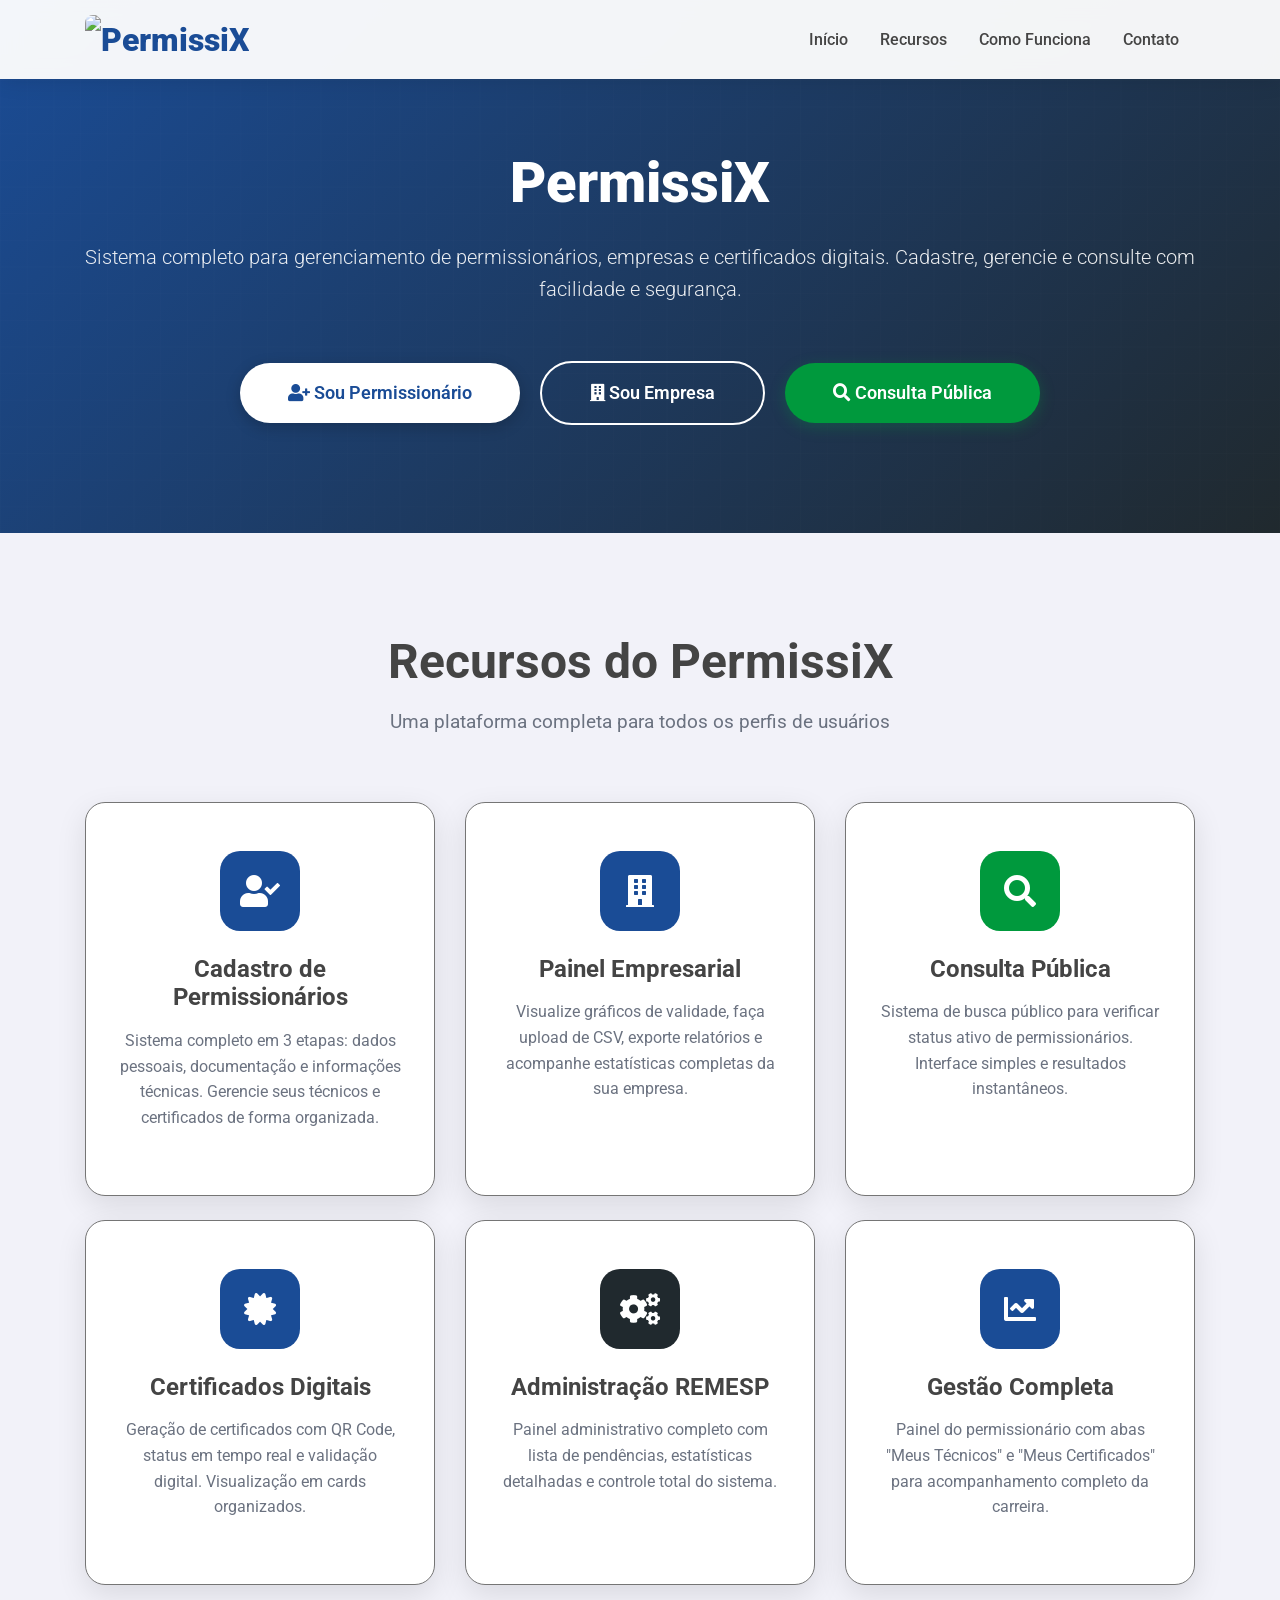
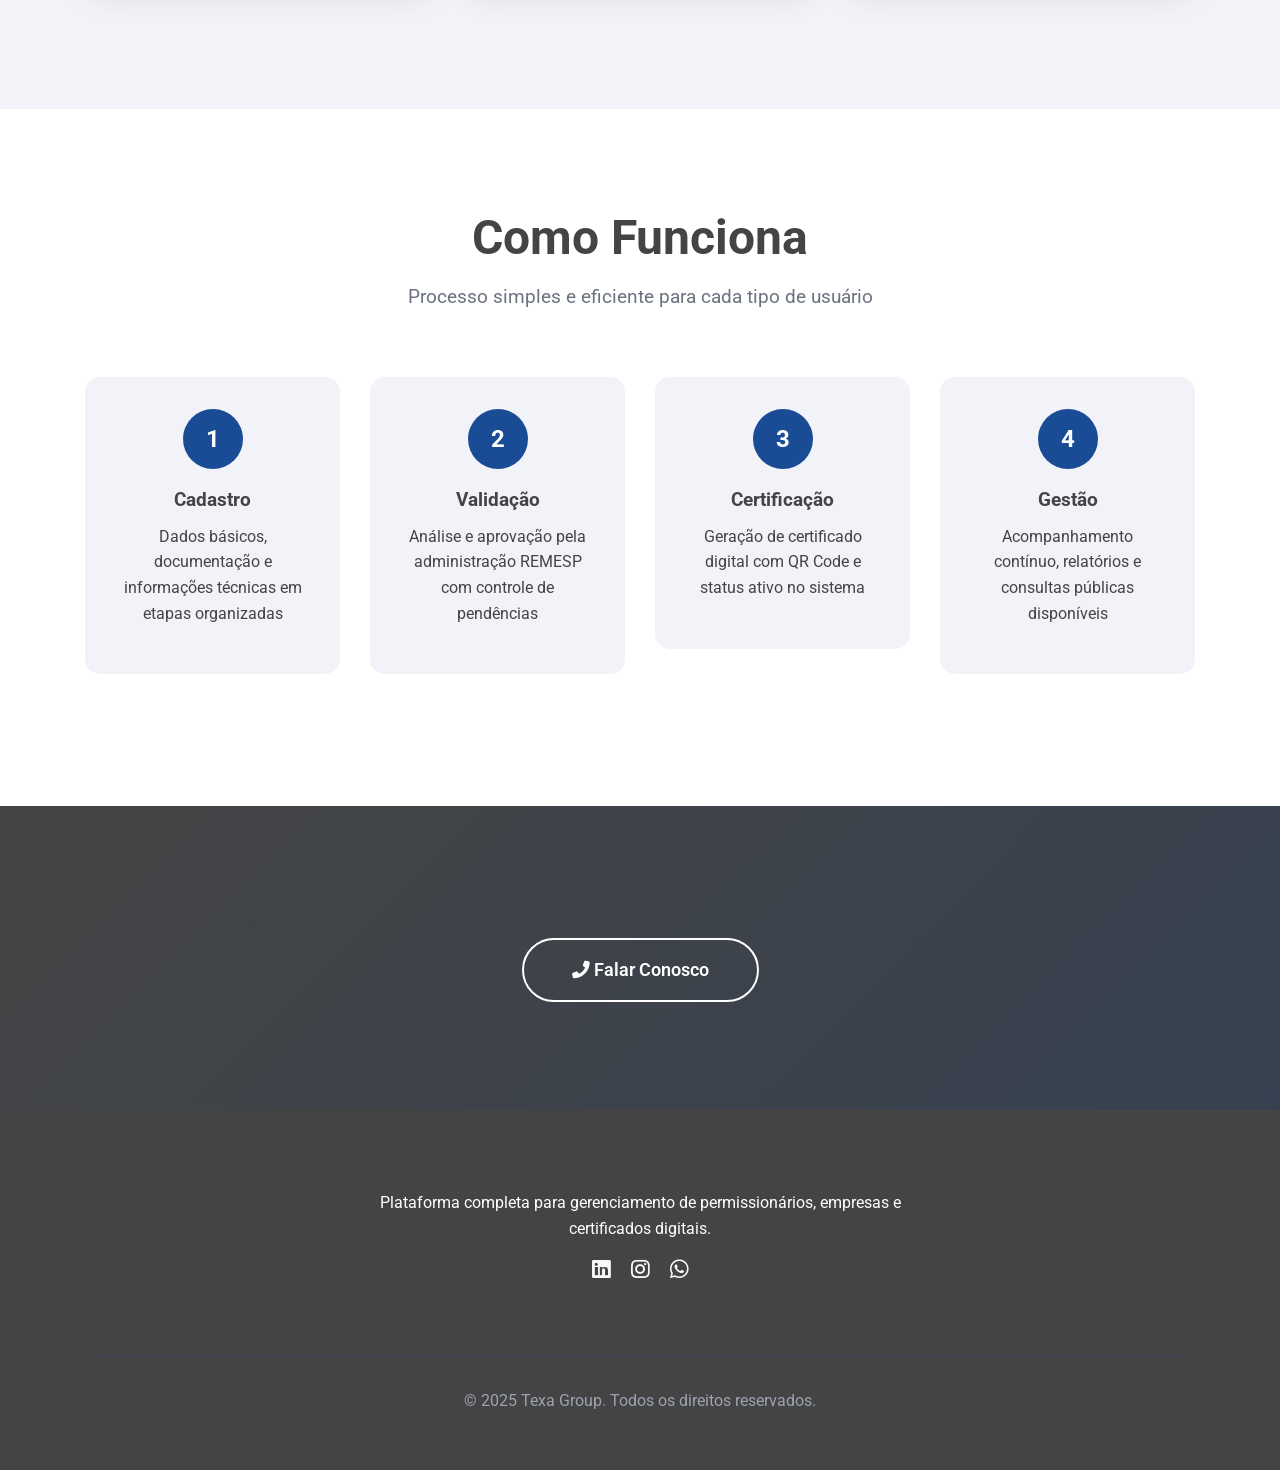
==== index.html @ 27cca4b0 "first commit" ====
<!DOCTYPE html>
<html lang="pt-BR">
<head>
    <meta charset="utf-8">
    <meta http-equiv="X-UA-Compatible" content="IE=edge">
    <meta name="viewport" content="width=device-width, initial-scale=1">
    <title>PermissiX - Sistema de Gerenciamento de Permissionários | Transforme Seu Negócio</title>
    <meta name="description" content="PermissiX é o sistema mais avançado para gerenciamento de permissionários e empresas. Workflow completo, integração com API e muito mais. Adquira já o seu!">

    <!-- Bootstrap CSS -->
    <link rel="stylesheet" href="https://cdn.jsdelivr.net/npm/bootstrap@4.6.2/dist/css/bootstrap.min.css">
    <!-- Font Awesome -->
    <link rel="stylesheet" href="https://cdnjs.cloudflare.com/ajax/libs/font-awesome/5.15.4/css/all.min.css">
    <!-- Google Fonts -->
    <link rel="preconnect" href="https://fonts.googleapis.com">
    <link rel="preconnect" href="https://fonts.gstatic.com" crossorigin>
    <link href="https://fonts.googleapis.com/css2?family=Roboto:wght@300;400;500;700;900&display=swap" rel="stylesheet">

    <style>
        :root {
            --primary-color: #1A4C96;
            --secondary-color: #20292E;
            --accent-color: #1A4C96;
            --success-color: #00993D;
            --warning-color: #757575;
            --danger-color: #444444;
            --dark-color: #444444;
            --light-color: #F2F2F9;
            --border-color: #757575;
        }

        * {
            margin: 0;
            padding: 0;
            box-sizing: border-box;
        }

        body {
            font-family: 'Roboto', sans-serif;
            line-height: 1.6;
            color: #444444;
            background-color: var(--light-color);
        }

        /* Header Styles */
        .header {
            background: rgba(255, 255, 255, 0.95);
            backdrop-filter: blur(10px);
            position: fixed;
            top: 0;
            left: 0;
            right: 0;
            z-index: 1000;
            box-shadow: 0 2px 20px rgba(0, 0, 0, 0.1);
            transition: all 0.3s ease;
        }

        .navbar {
            padding: 0.5rem 0;
        }

        .navbar-brand {
            font-size: 2rem;
            font-weight: 900;
            color: var(--primary-color) !important;
            text-decoration: none;
        }

        .navbar-nav .nav-link {
            color: var(--dark-color) !important;
            font-weight: 500;
            margin: 0 0.5rem;
            transition: color 0.3s ease;
        }

        .navbar-nav .nav-link:hover {
            color: var(--primary-color) !important;
        }

        .btn-primary-custom {
            background: linear-gradient(135deg, var(--primary-color), var(--secondary-color));
            border: none;
            padding: 0.75rem 2rem;
            border-radius: 50px;
            color: white;
            font-weight: 600;
            text-decoration: none;
            display: inline-block;
            transition: all 0.3s ease;
            box-shadow: 0 4px 15px rgba(26, 76, 150, 0.3);
        }

        .btn-primary-custom:hover {
            transform: translateY(-2px);
            box-shadow: 0 8px 25px rgba(26, 76, 150, 0.4);
            color: white;
            text-decoration: none;
        }

        /* Hero Section */
        .hero {
            background: linear-gradient(135deg, var(--primary-color) 0%, var(--secondary-color) 100%);
            padding: 150px 0 100px;
            color: white;
            position: relative;
            overflow: hidden;
        }

        .hero::before {
            content: '';
            position: absolute;
            top: 0;
            left: 0;
            right: 0;
            bottom: 0;
            background: url('data:image/svg+xml,<svg xmlns="http://www.w3.org/2000/svg" viewBox="0 0 1000 1000"><defs><pattern id="grid" width="50" height="50" patternUnits="userSpaceOnUse"><path d="M 50 0 L 0 0 0 50" fill="none" stroke="rgba(255,255,255,0.1)" stroke-width="1"/></pattern></defs><rect width="100%" height="100%" fill="url(%23grid)"/></svg>');
            opacity: 0.3;
        }

        .hero-content {
            position: relative;
            z-index: 2;
        }

        .hero h1 {
            font-size: 3.5rem;
            font-weight: 900;
            margin-bottom: 1.5rem;
            line-height: 1.2;
        }

        .hero .lead {
            font-size: 1.25rem;
            margin-bottom: 2rem;
            opacity: 0.9;
        }

        .hero-buttons {
            margin-top: 3rem;
        }

        .btn-hero {
            padding: 1rem 3rem;
            font-size: 1.1rem;
            margin: 0.5rem;
            border-radius: 50px;
            font-weight: 600;
            text-decoration: none;
            display: inline-block;
            transition: all 0.3s ease;
        }

        .btn-hero-primary {
            background: white;
            color: var(--primary-color);
            box-shadow: 0 4px 15px rgba(0, 0, 0, 0.2);
        }

        .btn-hero-primary:hover {
            transform: translateY(-3px);
            box-shadow: 0 8px 25px rgba(0, 0, 0, 0.3);
            color: var(--primary-color);
            text-decoration: none;
        }

        .btn-hero-outline {
            background: transparent;
            color: white;
            border: 2px solid white;
        }

        .btn-hero-outline:hover {
            background: white;
            color: var(--primary-color);
            text-decoration: none;
        }

        .btn-hero-success {
            background: var(--success-color);
            color: white;
            box-shadow: 0 4px 15px rgba(0, 153, 61, 0.3);
        }

        .btn-hero-success:hover {
            transform: translateY(-3px);
            box-shadow: 0 8px 25px rgba(0, 153, 61, 0.4);
            color: white;
            text-decoration: none;
        }

        /* Features Section */
        .features {
            padding: 100px 0;
            background: var(--light-color);
        }

        .section-title {
            text-align: center;
            margin-bottom: 4rem;
        }

        .section-title h2 {
            font-size: 3rem;
            font-weight: 700;
            color: var(--dark-color);
            margin-bottom: 1rem;
        }

        .section-title .subtitle {
            font-size: 1.2rem;
            color: #6b7280;
            max-width: 600px;
            margin: 0 auto;
        }

        .feature-card {
            background: white;
            border-radius: 20px;
            padding: 3rem 2rem;
            text-align: center;
            box-shadow: 0 10px 30px rgba(0, 0, 0, 0.1);
            transition: all 0.3s ease;
            height: 100%;
            border: 1px solid var(--border-color);
        }

        .feature-card:hover {
            transform: translateY(-10px);
            box-shadow: 0 20px 40px rgba(0, 0, 0, 0.15);
        }

        .feature-icon {
            width: 80px;
            height: 80px;
            border-radius: 20px;
            margin: 0 auto 1.5rem;
            display: flex;
            align-items: center;
            justify-content: center;
            font-size: 2rem;
            color: white;
        }

        .feature-icon.permissionario { background: var(--primary-color); }
        .feature-icon.empresa { background: var(--primary-color); }
        .feature-icon.consulta { background: var(--success-color); }
        .feature-icon.certificado { background: var(--primary-color); }
        .feature-icon.admin { background: var(--secondary-color); }
        .feature-icon.gestao { background: var(--primary-color); }

        .feature-card h3 {
            font-size: 1.5rem;
            font-weight: 700;
            margin-bottom: 1rem;
            color: var(--dark-color);
        }

        .feature-card p {
            color: #6b7280;
            line-height: 1.6;
        }

        /* Process Section */
        .process {
            padding: 100px 0;
            background: white;
        }

        .process-step {
            text-align: center;
            padding: 2rem;
            border-radius: 15px;
            background: var(--light-color);
            margin-bottom: 2rem;
            transition: all 0.3s ease;
        }

        .process-step:hover {
            transform: translateY(-5px);
            box-shadow: 0 10px 30px rgba(0, 0, 0, 0.1);
        }

        .step-number {
            width: 60px;
            height: 60px;
            background: var(--primary-color);
            color: white;
            border-radius: 50%;
            display: flex;
            align-items: center;
            justify-content: center;
            font-size: 1.5rem;
            font-weight: 700;
            margin: 0 auto 1rem;
        }

        .step-title {
            font-size: 1.2rem;
            font-weight: 700;
            color: var(--dark-color);
            margin-bottom: 0.5rem;
        }

        /* CTA Section */
        .cta {
            background: linear-gradient(135deg, var(--dark-color), #374151);
            padding: 100px 0;
            color: white;
            text-align: center;
        }

        .cta h2 {
            font-size: 2.5rem;
            font-weight: 700;
            margin-bottom: 1rem;
        }

        .cta p {
            font-size: 1.2rem;
            margin-bottom: 3rem;
            opacity: 0.9;
        }

        /* Footer */
        .footer {
            background: var(--dark-color);
            color: white;
            padding: 80px 0 40px;
        }

        .footer h5 {
            font-weight: 700;
            margin-bottom: 1.5rem;
            color: white;
        }

        .footer ul {
            list-style: none;
            padding: 0;
        }

        .footer ul li {
            margin-bottom: 0.5rem;
        }

        .footer ul li a {
            color: #9ca3af;
            text-decoration: none;
            transition: color 0.3s ease;
        }

        .footer ul li a:hover {
            color: white;
        }

        .footer-bottom {
            border-top: 1px solid #374151;
            margin-top: 3rem;
            padding-top: 2rem;
            text-align: center;
            color: #9ca3af;
        }

        /* Responsive */
        @media (max-width: 768px) {
            .hero h1 {
                font-size: 2.5rem;
            }

            .section-title h2 {
                font-size: 2rem;
            }

            .feature-card {
                margin-bottom: 2rem;
            }

            .btn-hero {
                display: block;
                margin: 1rem 0;
                text-align: center;
            }
        }

        /* Animations */
        .fade-in {
            opacity: 0;
            transform: translateY(30px);
            transition: all 0.6s ease;
        }

        .fade-in.visible {
            opacity: 1;
            transform: translateY(0);
        }
    </style>
</head>
<body>
    <!-- Header -->
    <header class="header">
        <nav class="navbar navbar-expand-lg">
            <div class="container">
                <a class="navbar-brand" href="#home">
                    <img src="assets/img/permissiX.png" alt="PermissiX" style="height: 80px; border-radius: 8px; object-fit: contain;">
                </a>

                <button class="navbar-toggler" type="button" data-toggle="collapse" data-target="#navbarNav">
                    <span class="navbar-toggler-icon"></span>
                </button>

                <div class="collapse navbar-collapse" id="navbarNav">
                    <ul class="navbar-nav ml-auto">
                        <li class="nav-item">
                            <a class="nav-link" href="#home">Início</a>
                        </li>
                        <li class="nav-item">
                            <a class="nav-link" href="#features">Recursos</a>
                        </li>
                        <li class="nav-item">
                            <a class="nav-link" href="#process">Como Funciona</a>
                        </li>
                        <li class="nav-item">
                            <a class="nav-link" href="#contact">Contato</a>
                        </li>
                    </ul>
                </div>
            </div>
        </nav>
    </header>

    <!-- Hero Section -->
    <section id="home" class="hero">
        <div class="container">
            <div class="row align-items-center">
                <div class="col-lg-12 text-center">
                    <div class="hero-content fade-in">
                        <h1>PermissiX</h1>
                        <p class="lead">Sistema completo para gerenciamento de permissionários, empresas e certificados digitais. Cadastre, gerencie e consulte com facilidade e segurança.</p>

                        <div class="hero-buttons">
                            <a href="#permissionario" class="btn-hero btn-hero-primary">
                                <i class="fas fa-user-plus"></i> Sou Permissionário
                            </a>
                            <a href="#empresa" class="btn-hero btn-hero-outline">
                                <i class="fas fa-building"></i> Sou Empresa
                            </a>
                            <a href="#consulta" class="btn-hero btn-hero-success">
                                <i class="fas fa-search"></i> Consulta Pública
                            </a>
                        </div>
                    </div>
                </div>
            </div>
        </div>
    </section>

    <!-- Features Section -->
    <section id="features" class="features">
        <div class="container">
            <div class="section-title fade-in">
                <h2>Recursos do PermissiX</h2>
                <p class="subtitle">Uma plataforma completa para todos os perfis de usuários</p>
            </div>

            <div class="row">
                <div class="col-lg-4 col-md-6 mb-4">
                    <div class="feature-card fade-in">
                        <div class="feature-icon permissionario">
                            <i class="fas fa-user-check"></i>
                        </div>
                        <h3>Cadastro de Permissionários</h3>
                        <p>Sistema completo em 3 etapas: dados pessoais, documentação e informações técnicas. Gerencie seus técnicos e certificados de forma organizada.</p>
                    </div>
                </div>

                <div class="col-lg-4 col-md-6 mb-4">
                    <div class="feature-card fade-in">
                        <div class="feature-icon empresa">
                            <i class="fas fa-building"></i>
                        </div>
                        <h3>Painel Empresarial</h3>
                        <p>Visualize gráficos de validade, faça upload de CSV, exporte relatórios e acompanhe estatísticas completas da sua empresa.</p>
                    </div>
                </div>

                <div class="col-lg-4 col-md-6 mb-4">
                    <div class="feature-card fade-in">
                        <div class="feature-icon consulta">
                            <i class="fas fa-search"></i>
                        </div>
                        <h3>Consulta Pública</h3>
                        <p>Sistema de busca público para verificar status ativo de permissionários. Interface simples e resultados instantâneos.</p>
                    </div>
                </div>

                <div class="col-lg-4 col-md-6 mb-4">
                    <div class="feature-card fade-in">
                        <div class="feature-icon certificado">
                            <i class="fas fa-certificate"></i>
                        </div>
                        <h3>Certificados Digitais</h3>
                        <p>Geração de certificados com QR Code, status em tempo real e validação digital. Visualização em cards organizados.</p>
                    </div>
                </div>

                <div class="col-lg-4 col-md-6 mb-4">
                    <div class="feature-card fade-in">
                        <div class="feature-icon admin">
                            <i class="fas fa-cogs"></i>
                        </div>
                        <h3>Administração REMESP</h3>
                        <p>Painel administrativo completo com lista de pendências, estatísticas detalhadas e controle total do sistema.</p>
                    </div>
                </div>

                <div class="col-lg-4 col-md-6 mb-4">
                    <div class="feature-card fade-in">
                        <div class="feature-icon gestao">
                            <i class="fas fa-chart-line"></i>
                        </div>
                        <h3>Gestão Completa</h3>
                        <p>Painel do permissionário com abas "Meus Técnicos" e "Meus Certificados" para acompanhamento completo da carreira.</p>
                    </div>
                </div>
            </div>
        </div>
    </section>

    <!-- Process Section -->
    <section id="process" class="process">
        <div class="container">
            <div class="section-title fade-in">
                <h2>Como Funciona</h2>
                <p class="subtitle">Processo simples e eficiente para cada tipo de usuário</p>
            </div>

            <div class="row">
                <div class="col-lg-3 col-md-6">
                    <div class="process-step fade-in">
                        <div class="step-number">1</div>
                        <div class="step-title">Cadastro</div>
                        <p>Dados básicos, documentação e informações técnicas em etapas organizadas</p>
                    </div>
                </div>

                <div class="col-lg-3 col-md-6">
                    <div class="process-step fade-in">
                        <div class="step-number">2</div>
                        <div class="step-title">Validação</div>
                        <p>Análise e aprovação pela administração REMESP com controle de pendências</p>
                    </div>
                </div>

                <div class="col-lg-3 col-md-6">
                    <div class="process-step fade-in">
                        <div class="step-number">3</div>
                        <div class="step-title">Certificação</div>
                        <p>Geração de certificado digital com QR Code e status ativo no sistema</p>
                    </div>
                </div>

                <div class="col-lg-3 col-md-6">
                    <div class="process-step fade-in">
                        <div class="step-number">4</div>
                        <div class="step-title">Gestão</div>
                        <p>Acompanhamento contínuo, relatórios e consultas públicas disponíveis</p>
                    </div>
                </div>
            </div>
        </div>
    </section>

    <!-- CTA Section -->
    <section class="cta">
        <div class="container">
            <div class="row justify-content-center">
                <div class="col-lg-8 text-center">
                    <div class="mt-4">
                        <a href="https://api.whatsapp.com/send/?phone=5519978033293&text&type=phone_number&app_absent=0" target="_blank" rel="noopener noreferrer" class="btn-hero btn-hero-outline">
                            <i class="fas fa-phone"></i> Falar Conosco
                        </a>
                    </div>
                </div>
            </div>
        </div>
    </section>

    <!-- Footer -->
    <footer id="contact" class="footer">
        <div class="container">
            <div class="row justify-content-center">
                <div class="col-12 col-md-8 col-lg-6 text-center mb-4">
                    <p>Plataforma completa para gerenciamento de permissionários, empresas e certificados digitais.</p>
                    <div class="mt-3">
                        <a href="https://www.linkedin.com/company/texan-group/?viewAsMember=true" target="_blank" rel="noopener" class="text-light mx-2"><i class="fab fa-linkedin fa-lg"></i></a>
                        <a href="https://www.instagram.com/texangroup_" target="_blank" rel="noopener" class="text-light mx-2"><i class="fab fa-instagram fa-lg"></i></a>
                        <a href="https://api.whatsapp.com/send/?phone=5519978033293&text&type=phone_number&app_absent=0" target="_blank" rel="noopener" class="text-light mx-2"><i class="fab fa-whatsapp fa-lg"></i></a>
                    </div>
                </div>
            </div>
            <div class="footer-bottom">
                <p>&copy; 2025 Texa Group. Todos os direitos reservados.</p>
            </div>
        </div>
    </footer>

    <!-- Scripts -->
    <script src="https://code.jquery.com/jquery-3.6.0.min.js"></script>
    <script src="https://cdn.jsdelivr.net/npm/bootstrap@4.6.2/dist/js/bootstrap.bundle.min.js"></script>

    <script>
        // Smooth scrolling
        $(document).ready(function() {
            $('a.nav-link[href^="#"], .btn-hero[href^="#"]').on('click', function(e) {
                var target = this.hash;
                if (!target || target === '#') return;
                var $target = $(target);
                if (!$target.length) return;
                e.preventDefault();
                $('html, body').animate({
                    scrollTop: $target.offset().top - 80
                }, 800, 'swing');
            });

            // Fade in animation on scroll
            $(window).scroll(function() {
                $('.fade-in').each(function() {
                    var elementTop = $(this).offset().top;
                    var elementBottom = elementTop + $(this).outerHeight();
                    var viewportTop = $(window).scrollTop();
                    var viewportBottom = viewportTop + $(window).height();

                    if (elementBottom > viewportTop && elementTop < viewportBottom) {
                        $(this).addClass('visible');
                    }
                });
            });

            // Trigger scroll event on page load
            $(window).scroll();

            // Header background on scroll
            $(window).scroll(function() {
                if ($(window).scrollTop() > 50) {
                    $('.header').addClass('scrolled');
                } else {
                    $('.header').removeClass('scrolled');
                }
            });
        });
    </script>
</body>
</html>
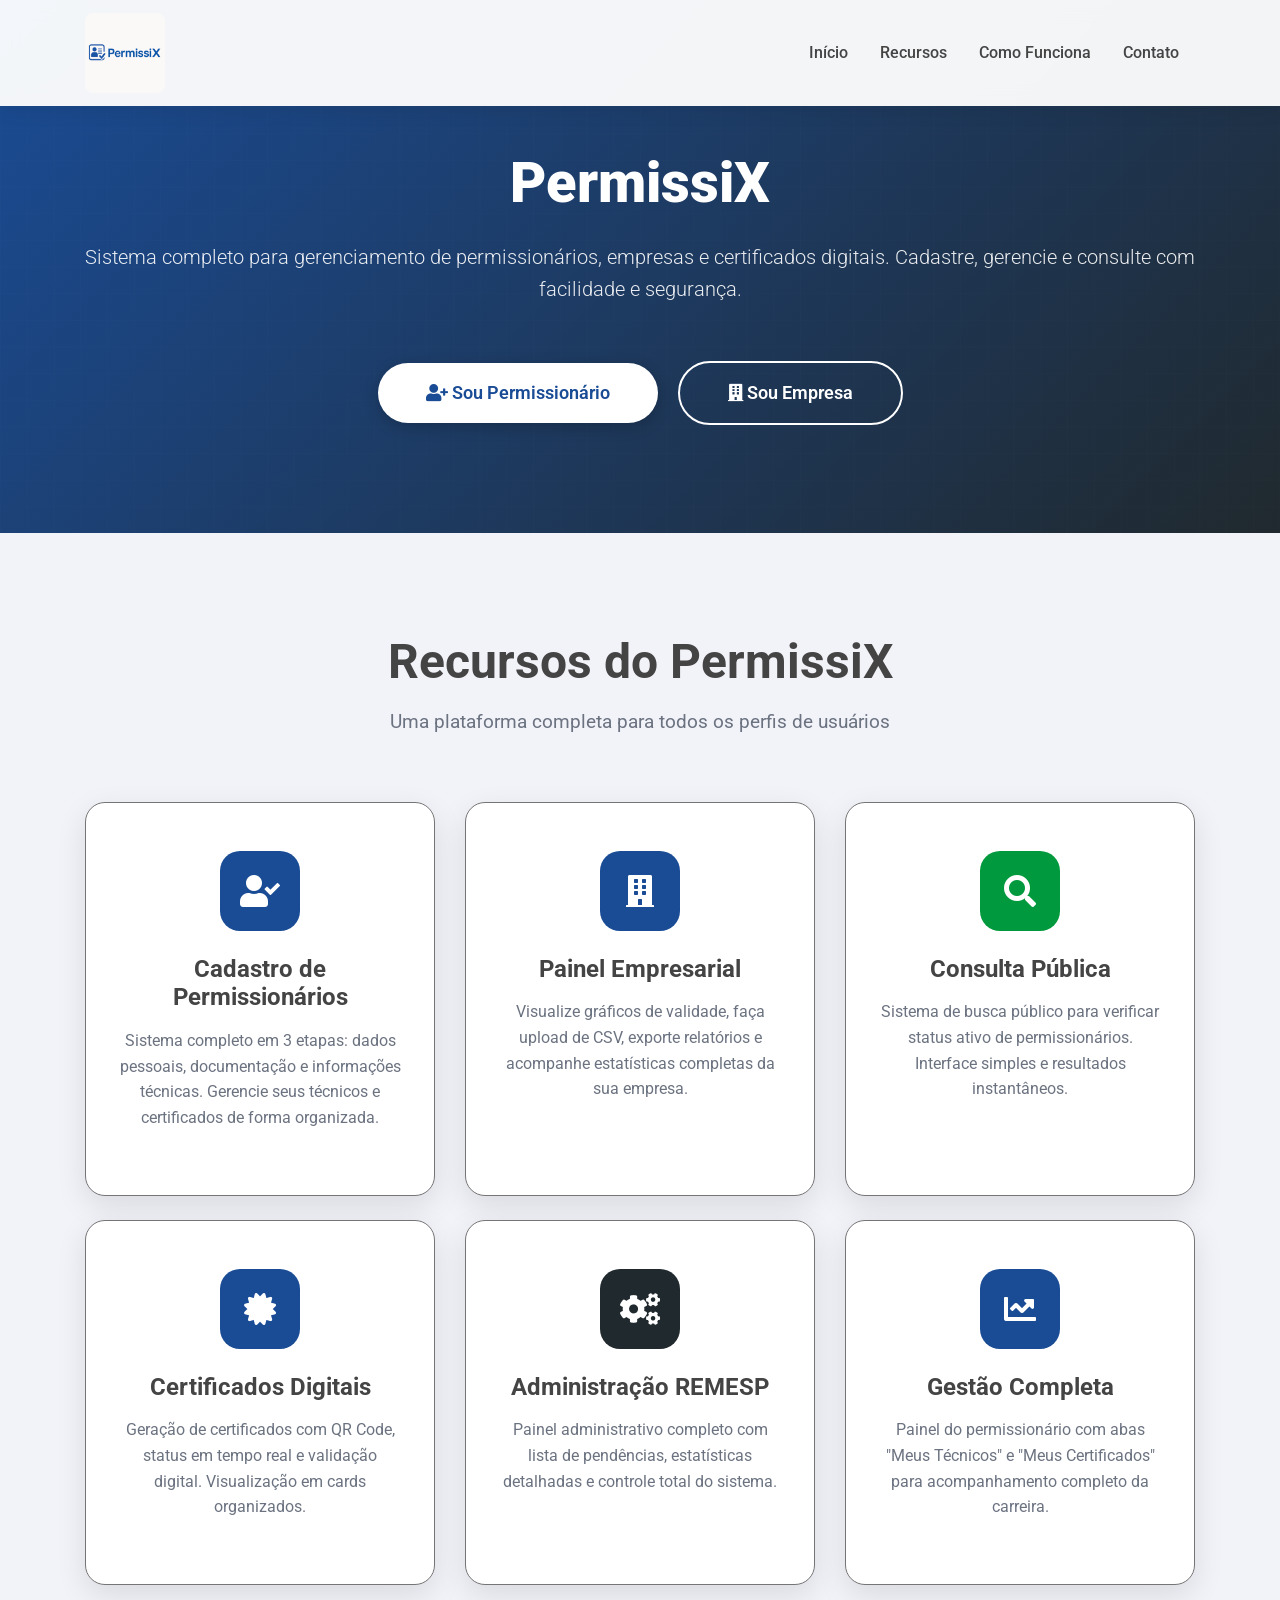
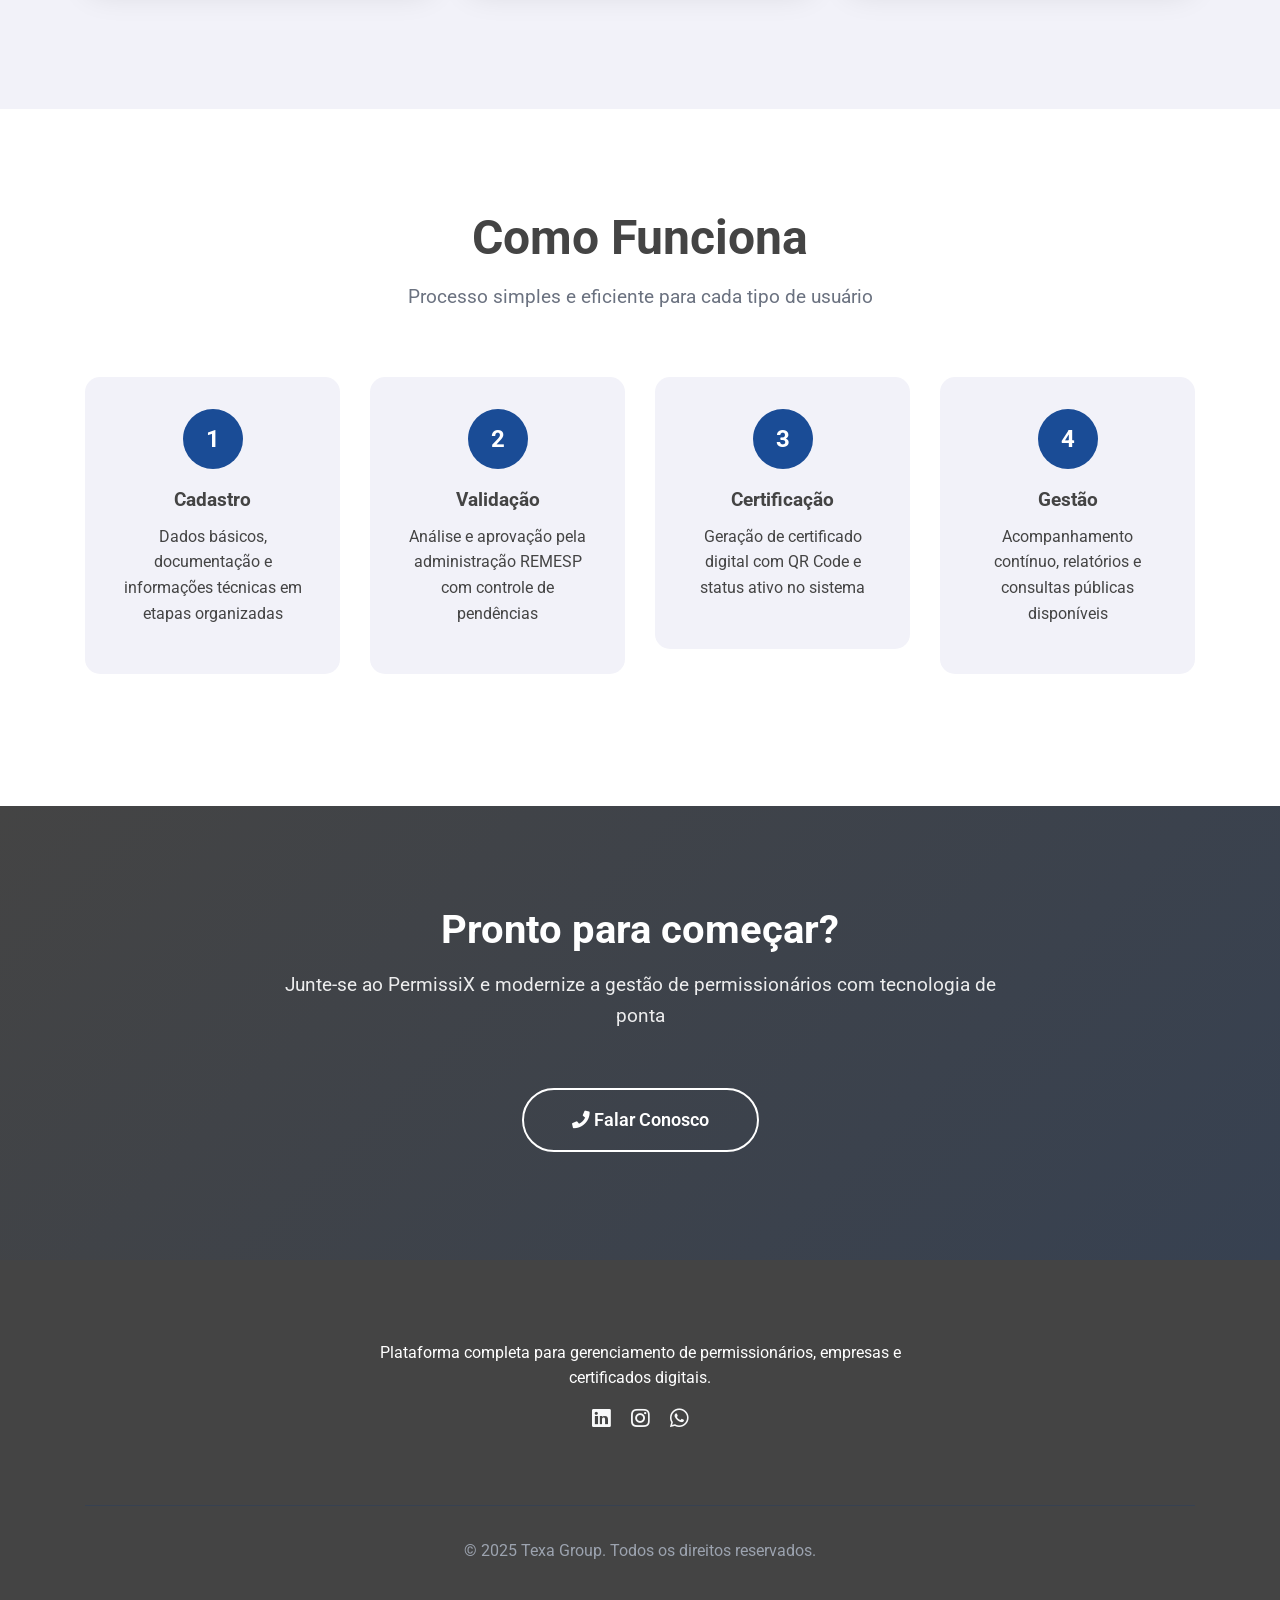
==== commit 676502ea: "firts" ====
--- a/index.html
+++ b/index.html
@@ -438,14 +438,11 @@
                         <p class="lead">Sistema completo para gerenciamento de permissionários, empresas e certificados digitais. Cadastre, gerencie e consulte com facilidade e segurança.</p>
 
                         <div class="hero-buttons">
-                            <a href="#permissionario" class="btn-hero btn-hero-primary">
+                            <a href="" class="btn-hero btn-hero-primary">
                                 <i class="fas fa-user-plus"></i> Sou Permissionário
                             </a>
-                            <a href="#empresa" class="btn-hero btn-hero-outline">
+                            <a href="" class="btn-hero btn-hero-outline">
                                 <i class="fas fa-building"></i> Sou Empresa
-                            </a>
-                            <a href="#consulta" class="btn-hero btn-hero-success">
-                                <i class="fas fa-search"></i> Consulta Pública
                             </a>
                         </div>
                     </div>
@@ -575,6 +572,8 @@
         <div class="container">
             <div class="row justify-content-center">
                 <div class="col-lg-8 text-center">
+                    <h2>Pronto para começar?</h2>
+                    <p>Junte-se ao PermissiX e modernize a gestão de permissionários com tecnologia de ponta</p>
                     <div class="mt-4">
                         <a href="https://api.whatsapp.com/send/?phone=5519978033293&text&type=phone_number&app_absent=0" target="_blank" rel="noopener noreferrer" class="btn-hero btn-hero-outline">
                             <i class="fas fa-phone"></i> Falar Conosco
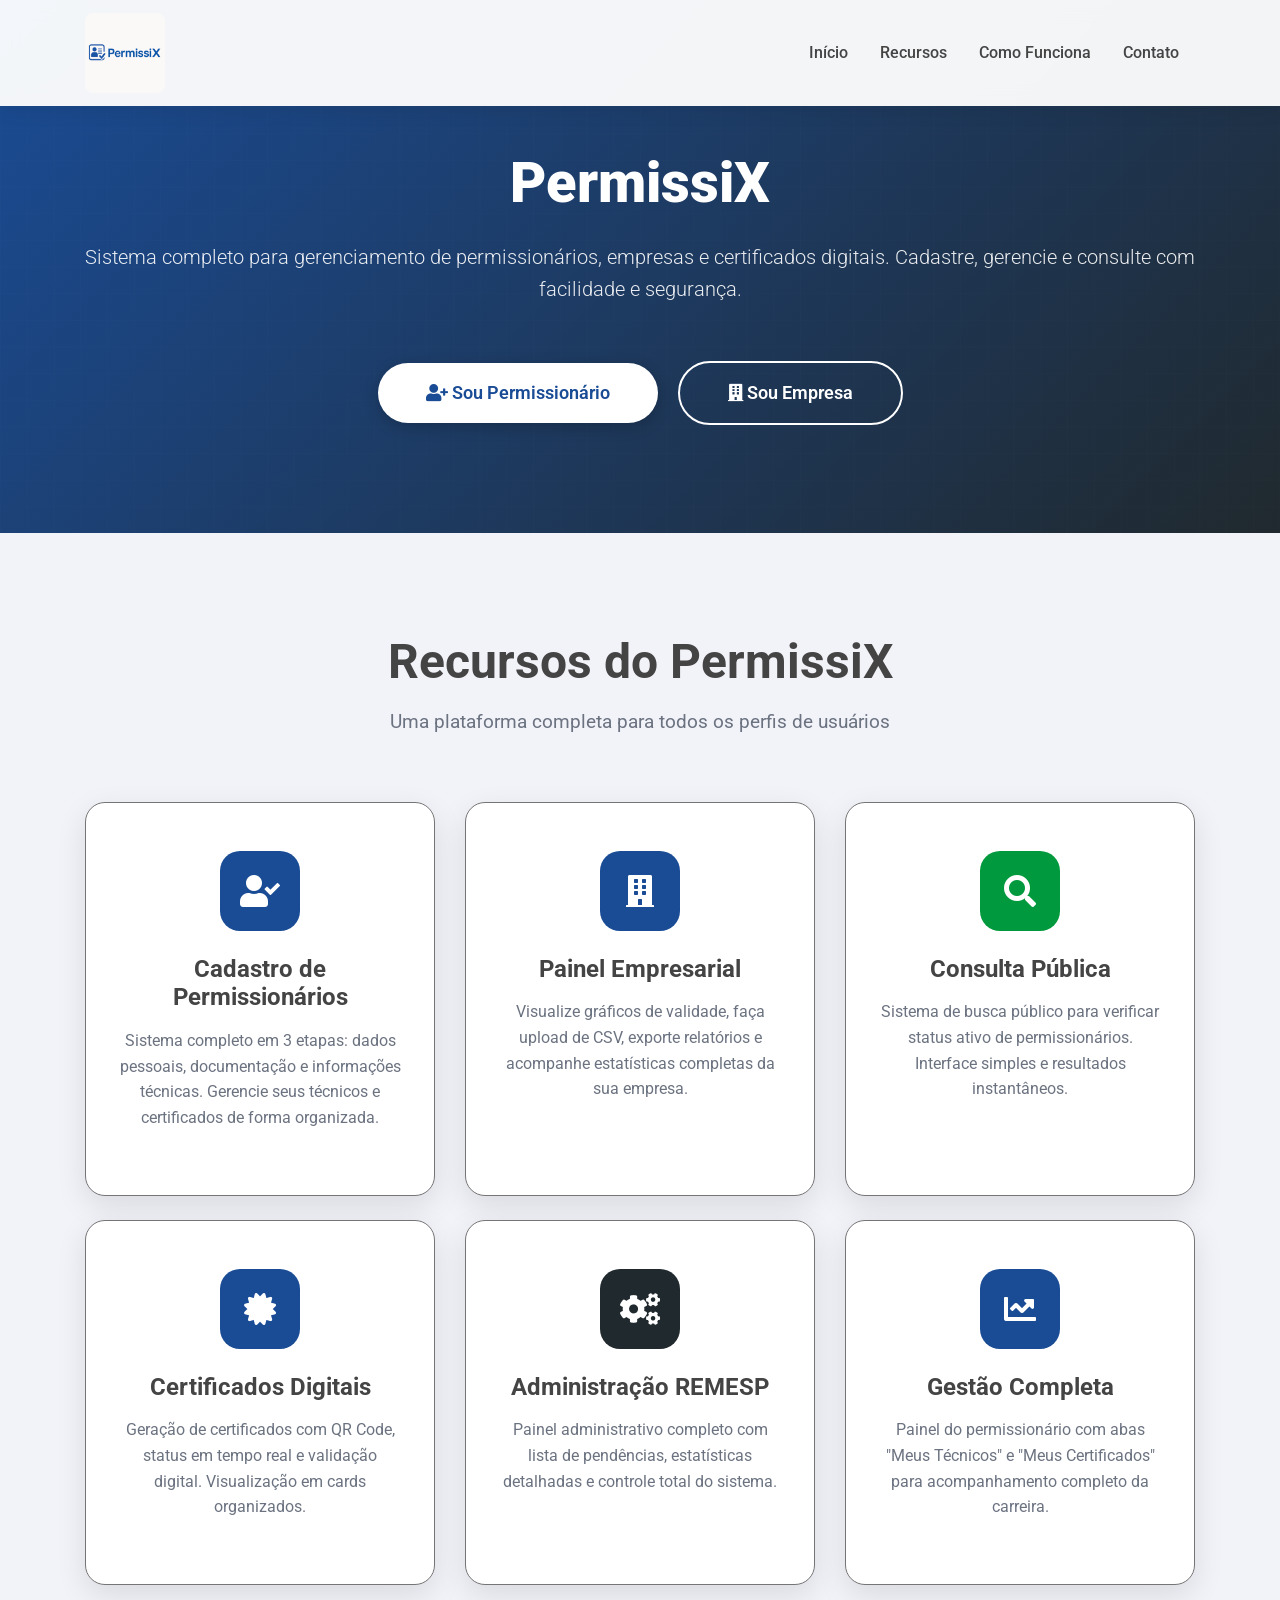
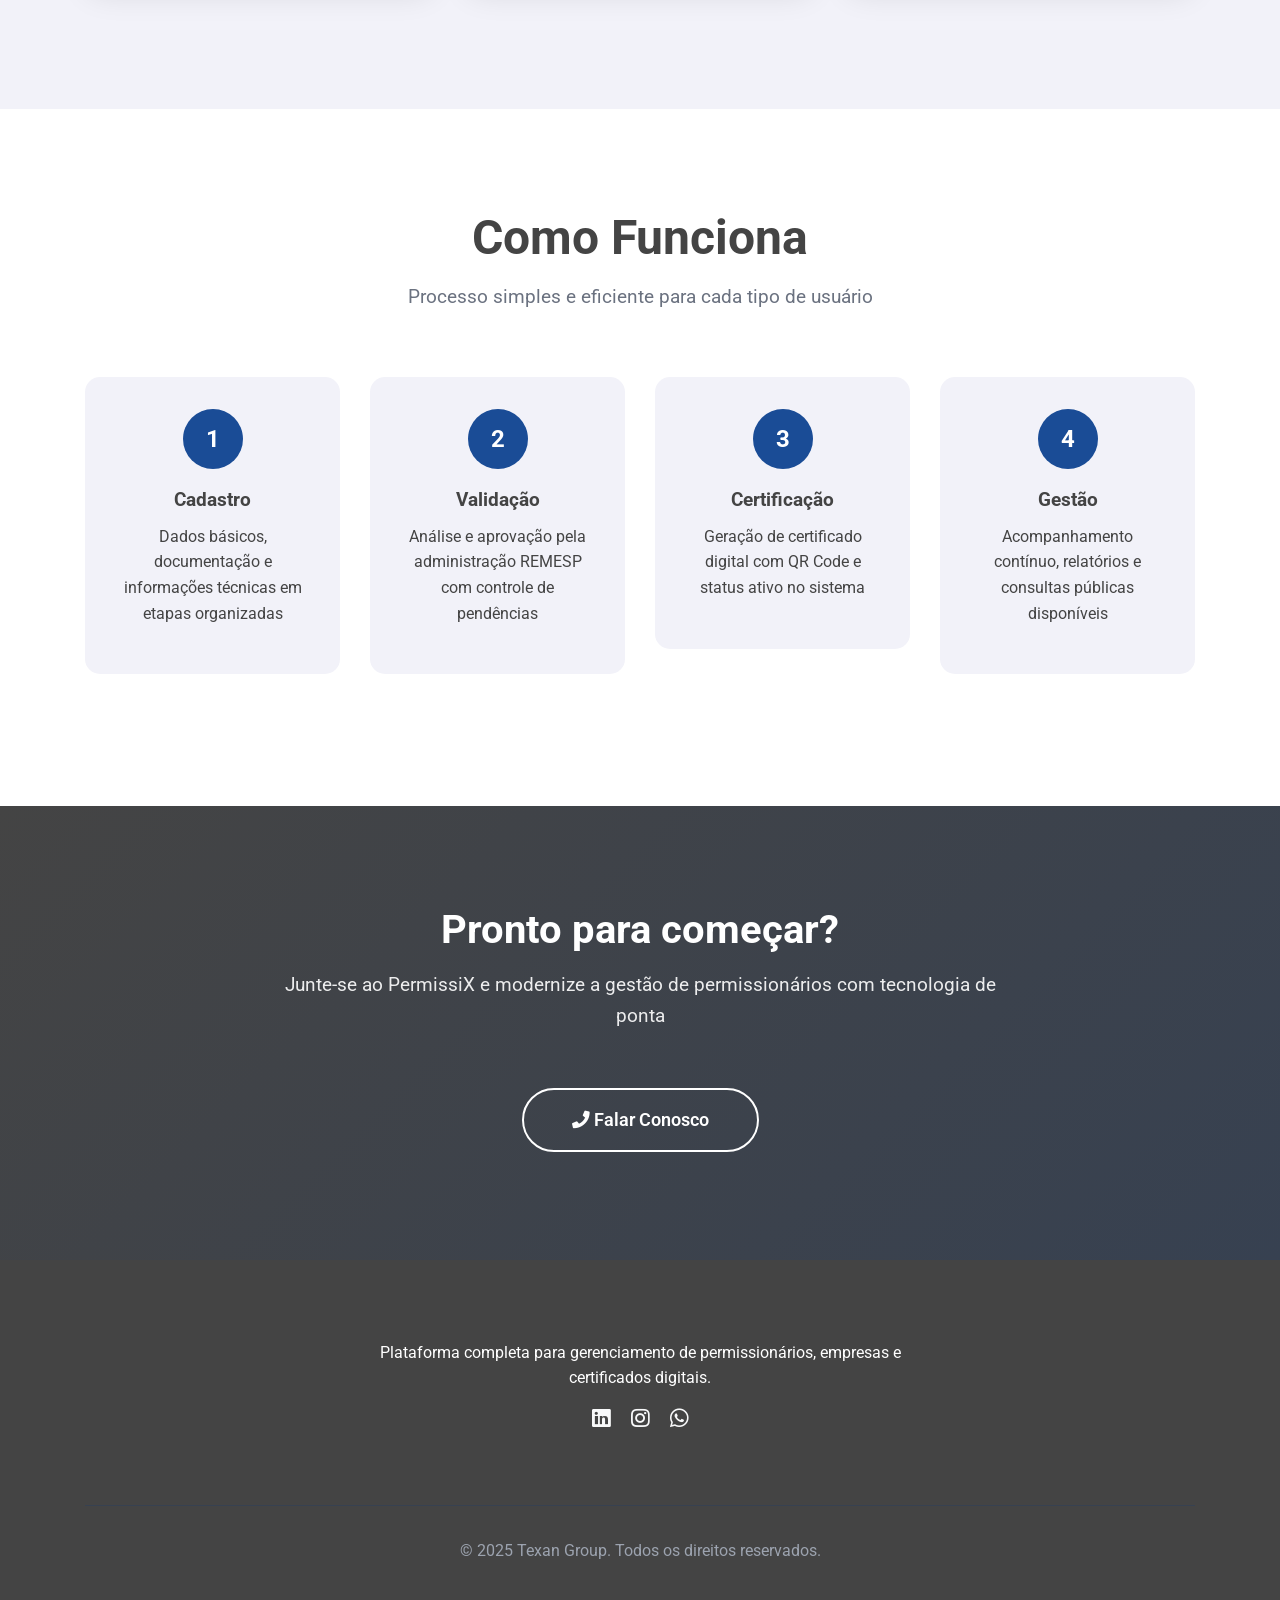
==== commit 08f2e466: "Update index.html" ====
--- a/index.html
+++ b/index.html
@@ -598,7 +598,7 @@
                 </div>
             </div>
             <div class="footer-bottom">
-                <p>&copy; 2025 Texa Group. Todos os direitos reservados.</p>
+                <p>&copy; 2025 Texan Group. Todos os direitos reservados.</p>
             </div>
         </div>
     </footer>
@@ -650,3 +650,4 @@
     </script>
 </body>
 </html>
+
